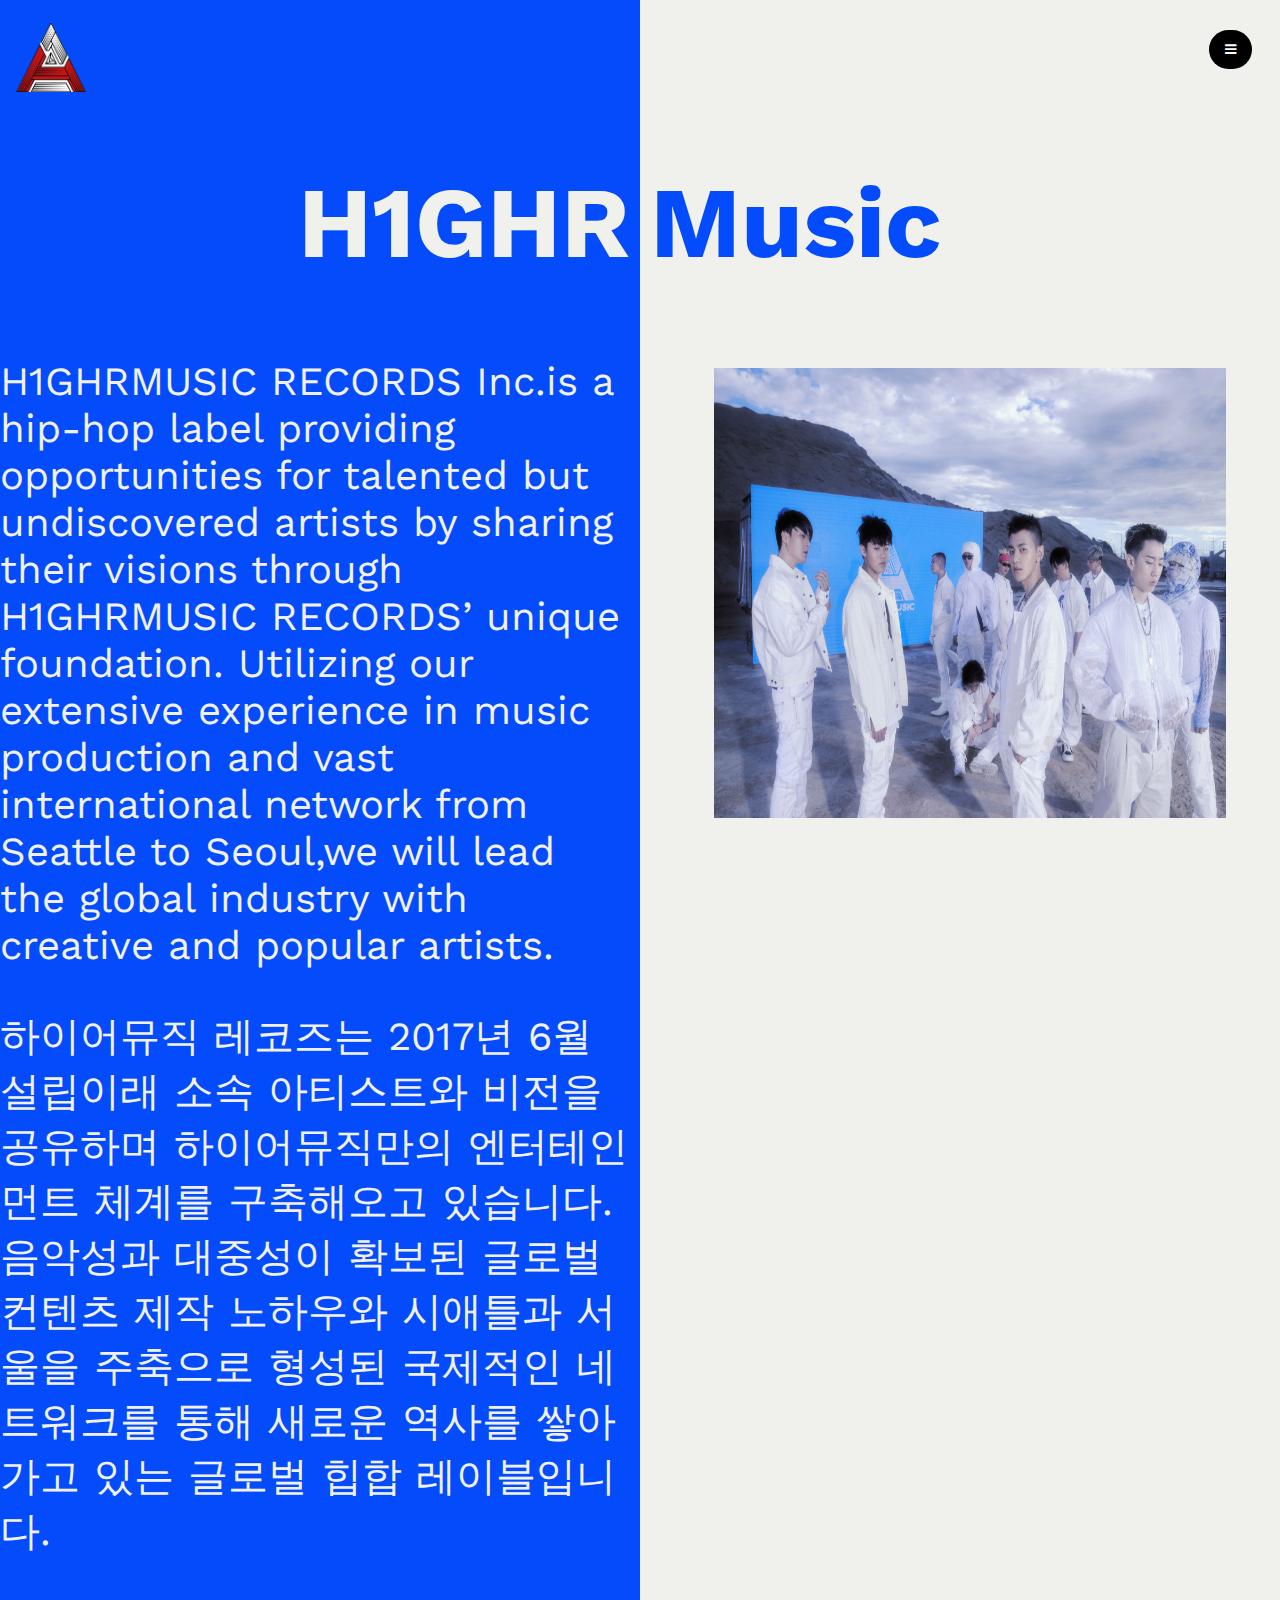
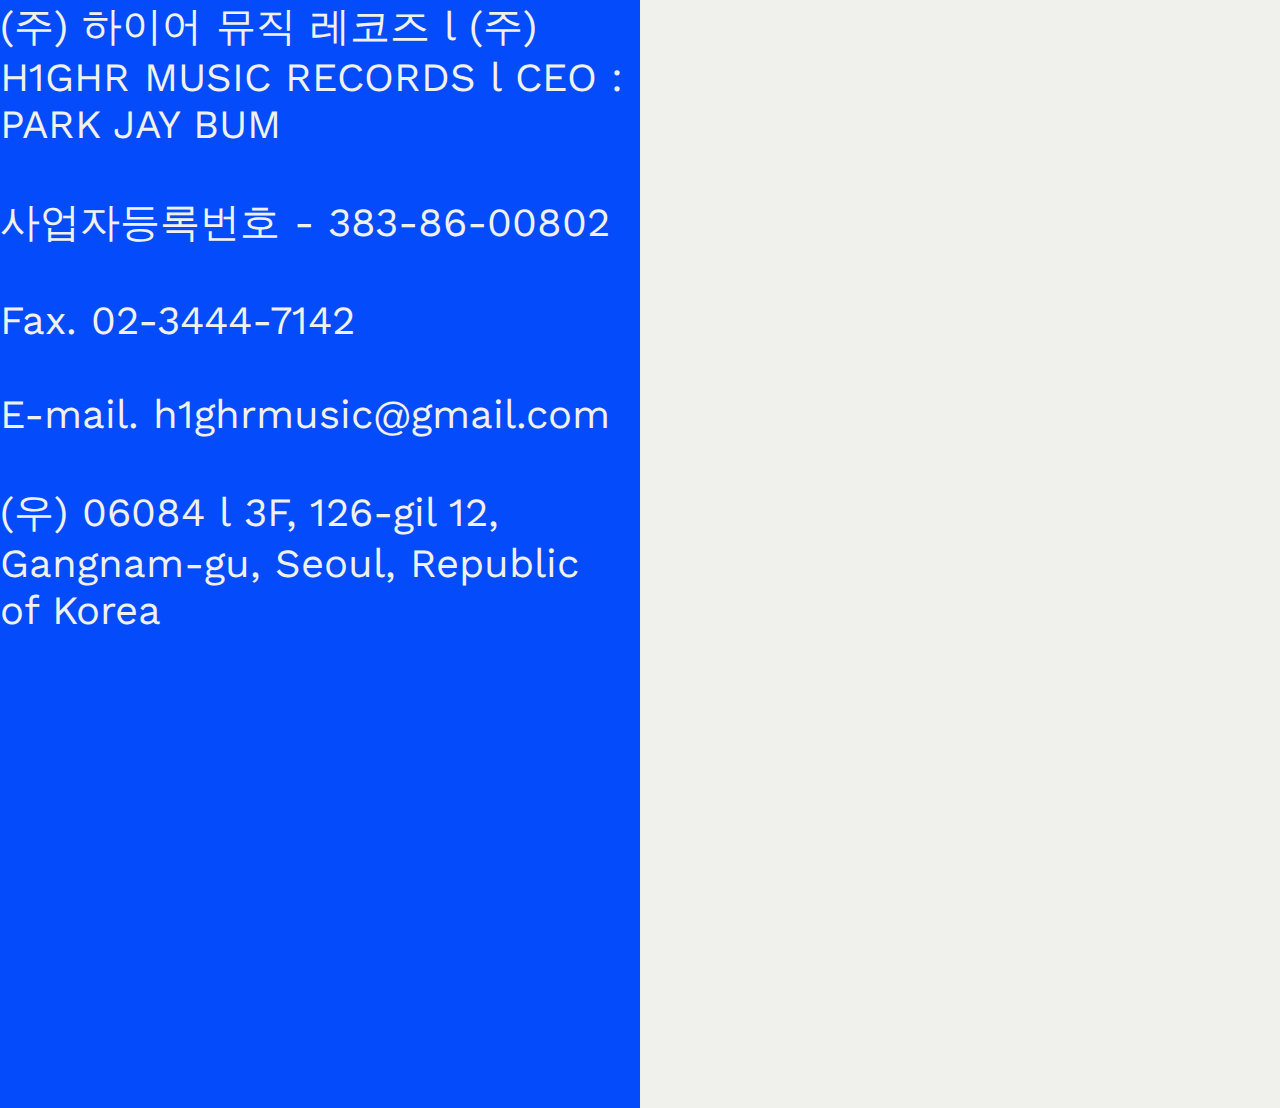
==== index.html @ 411f89d1 "home page edits" ====
<!DOCTYPE html>
<html lang="en" dir="ltr">
  <head>
    <meta charset="utf-8">
    <title></title>
    <link rel="stylesheet" href="style.css">
    <link href="https://fonts.googleapis.com/css2?family=Work+Sans:wght@200&display=swap" rel="stylesheet"> <!-- NOTE: google font used for site -->
    <link rel="stylesheet" href="https://cdnjs.cloudflare.com/ajax/libs/font-awesome/4.7.0/css/font-awesome.min.css">
  </head>
  <body>
    <div class = "mainContainer">
      <div class = "leftSection">
        <div >
          <a href = "index.html" title = "Label Home Page">
            <img class = "logo" src = "logo.png"/>
          </a>
        </div>
        <h1>H1GHR</h1>
        <p>H1GHRMUSIC RECORDS Inc.is a hip-hop label providing opportunities for talented but undiscovered artists by sharing their visions
        through H1GHRMUSIC RECORDS’ unique foundation. Utilizing our extensive experience in music production and vast international network
        from Seattle to Seoul,we will lead the global industry with creative and popular artists.</p>
        <p>하이어뮤직 레코즈는 2017년 6월 설립이래 소속 아티스트와 비전을 공유하며 하이어뮤직만의 엔터테인먼트 체계를 구축해오고 있습니다.음악성과 대중성이 확보된 글로벌 컨텐츠 제작
        노하우와 시애틀과 서울을 주축으로 형성된 국제적인 네트워크를 통해 새로운 역사를 쌓아가고 있는 글로벌 힙합 레이블입니다. </p>
        <p> (주) 하이어 뮤직 레코즈 l (주) H1GHR MUSIC RECORDS l CEO : PARK JAY BUM <br><br>
          사업자등록번호 - 383-86-00802<br><br>
          Fax. 02-3444-7142 <br><br>
          E-mail. h1ghrmusic@gmail.com<br><br>
          (우) 06084 l 3F, 126-gil 12, Gangnam-gu, Seoul, Republic of Korea<br>
        </p>
      </div>

      <div class = "rightSection">

        <div class = "navMenu">
          <button class= "dropBtn"> <i class="fa fa-bars"></i> </button>
          <div class="dropdown-content">
            <a href="blueTape.html">Blue Tape</a>
            <a href="redTape.html">Red Tape</a>
          </div>
        </div>

        <h1>Music</h1>
        <img src="teamPic.jpg"></img>
        <iframe width="560" height="315" src="https://www.youtube.com/embed/g4WzTYH1HkE" frameborder="0" allow="accelerometer; autoplay; clipboard-write; encrypted-media; gyroscope; picture-in-picture" allowfullscreen></iframe>
        <iframe width="560" height="315" src="https://www.youtube.com/embed/zsLC6TqsMA8" frameborder="0" allow="accelerometer; autoplay; clipboard-write; encrypted-media; gyroscope; picture-in-picture" allowfullscreen></iframe>
        <iframe width="560" height="315" src="https://www.youtube.com/embed/1YuBcicQjLE" frameborder="0" allow="accelerometer; autoplay; clipboard-write; encrypted-media; gyroscope; picture-in-picture" allowfullscreen></iframe>
        <iframe width="560" height="315" src="https://www.youtube.com/embed/4XI2UE-AbFI" frameborder="0" allow="accelerometer; autoplay; clipboard-write; encrypted-media; gyroscope; picture-in-picture" allowfullscreen></iframe>

      </div>



    </div>

  </body>
</html>
---- style.css ----
body, html{
  margin:0px;
  padding:0px;
  font-family: 'Work Sans', sans-serif;
}
.mainContainer{
  display:flex;
  flex-wrap: wrap;
  height:280vmin;
}
.mainContainer > div {
  flex:1;
}
.leftSection{
  background-color: #044cfb;
  color: #f0f1ec;
}
.logo{
  display:flex;
  padding: 12px 16px;
  margin-top: 10px;
  width:70px;
  height:70px;
}
.leftSection > h1{
  display:flex;
  padding:10px;
  margin-top: 50px;
  justify-content: flex-end;
  font-size: 100px;
}
p{
  display:flex;
  font-size: 40px;
  padding-right: 10px;
}
.rightSection > h1{
  display:flex;
  margin-top: 154px;
  padding:10px;
  font-size: 100px;
}
.rightSection{
  background-color: #f0f1ec;
  color:#044cfb;
}
.rightSection > img, iframe{
  display:flex;
  width:80%;
  padding:10px;
  margin-left: 10%;
  height:50vh;
  transition: transform .2s;
  justify-content: center;
  align-items: center;
}
.rightSection > img:hover {
  transform: scale(1.3);
}
.rightSection > iframe:hover {
  transform: scale(1.3);
}
.navMenu{
  position:relative;
  display: inline-block;
  margin-top: 30px;
  float:right;
  width:100px;
  text-align: center;
}
.dropBtn{
  background-color: black;
  border:none;
  border-radius: 50px;
  color: white;
  padding: 12px 16px;
  cursor: pointer;
}
.dropBtn:hover{
  background-color:gray;
}
.dropdown-content{
  display:none;
  background-color: #f1f1f1;
  box-shadow: 0px 8px 16px 0px rgba(0,0,0,0.2);
  z-index: 1;
}
.dropdown-content a{
  display: flex;
  flex-direction: column;
  color: black;
  padding: 12px 16px;
  text-decoration: none;
}
.dropdown-content > a:hover {
  background-color: #ddd;
}
.navMenu:hover > .dropdown-content {
  display: block;
}
.navMenu:hover > .dropbtn {
  background-color: #3e8e41;
}
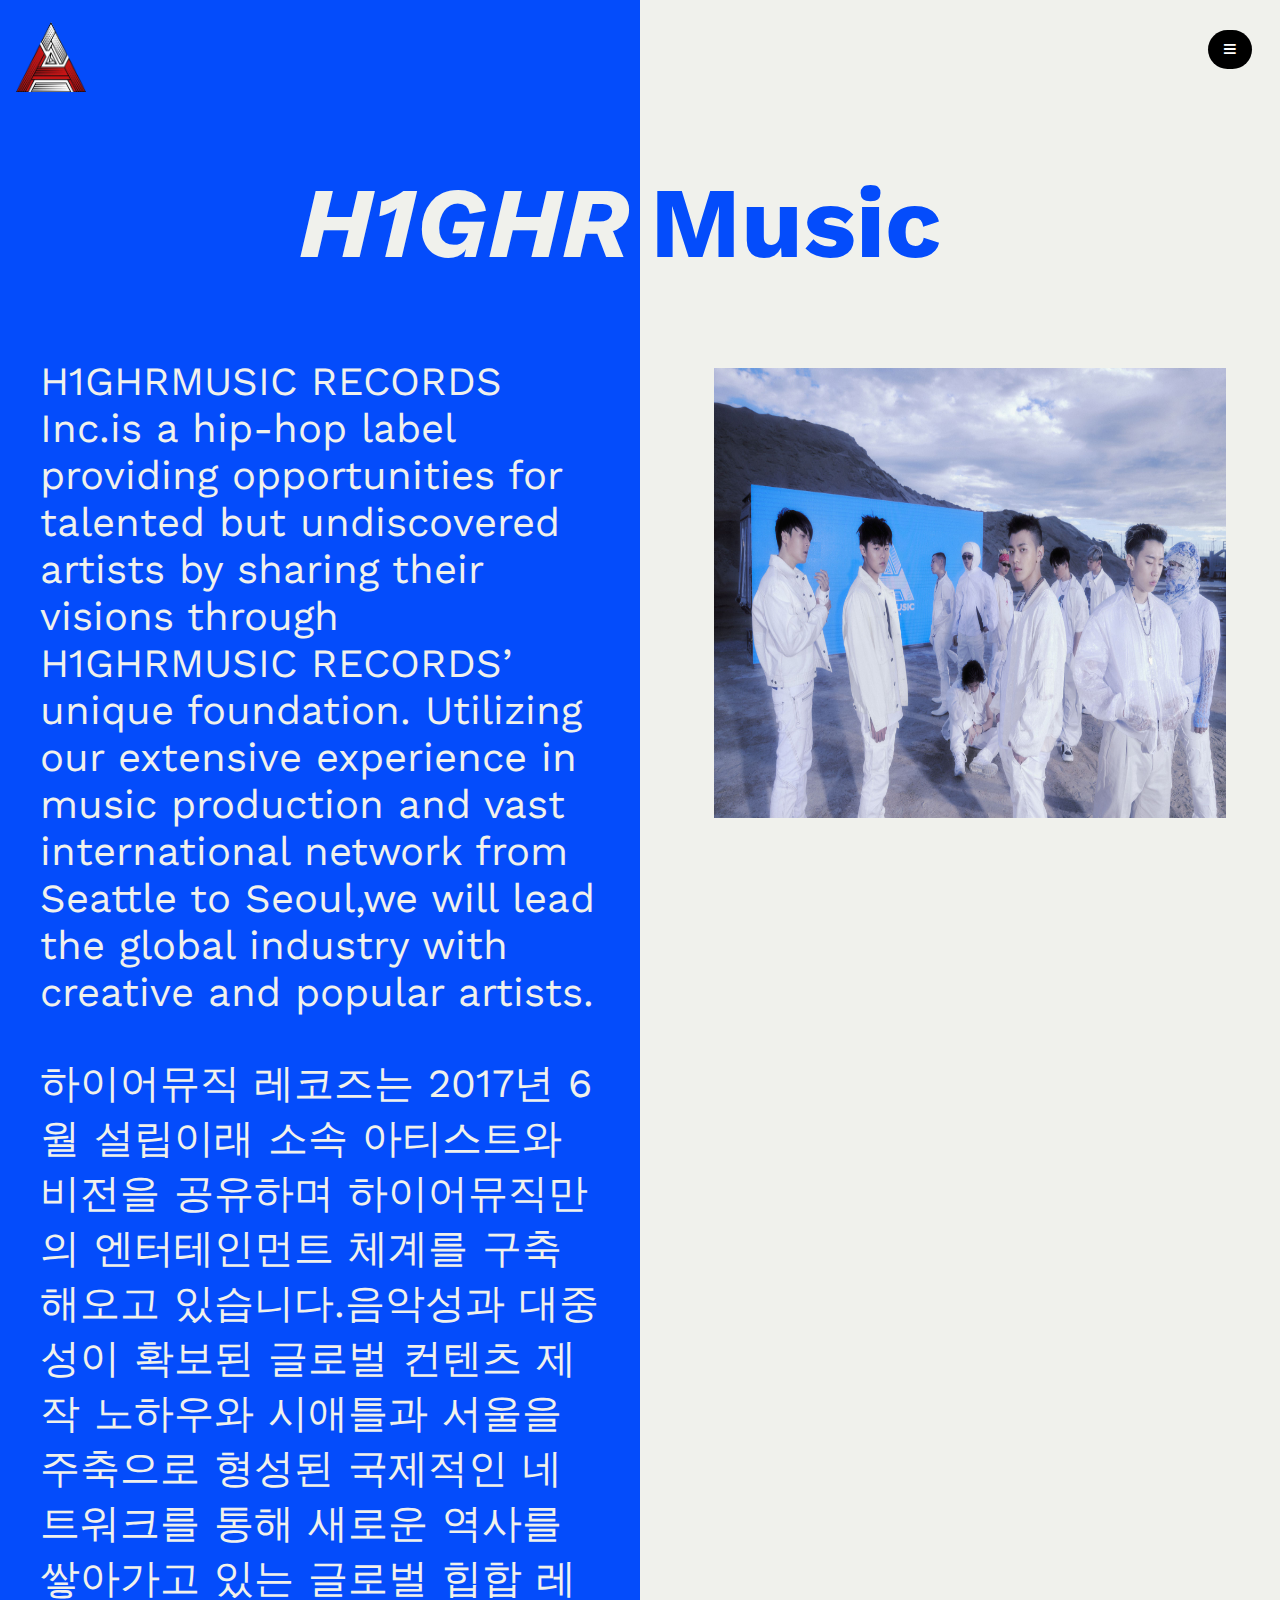
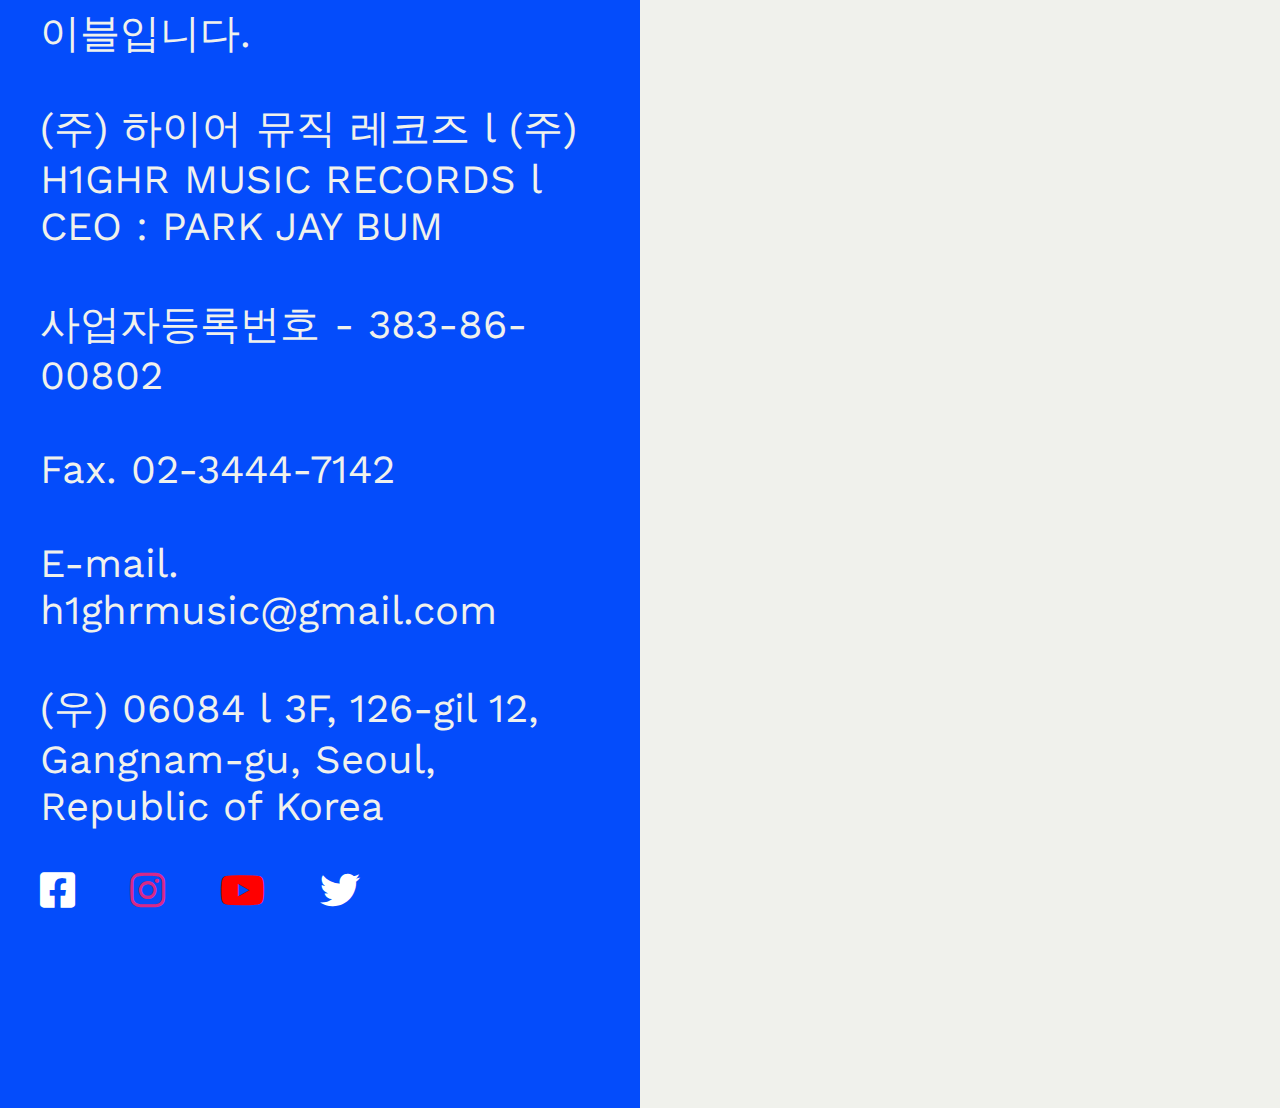
==== commit 850366b6: "added social icons" ====
--- a/index.html
+++ b/index.html
@@ -6,7 +6,8 @@
     <link rel="stylesheet" href="style.css">
     <link href="https://fonts.googleapis.com/css2?family=Work+Sans:wght@200&display=swap" rel="stylesheet"> <!-- NOTE: google font used for site -->
     <link rel="stylesheet" href="https://cdnjs.cloudflare.com/ajax/libs/font-awesome/4.7.0/css/font-awesome.min.css">
-  </head>
+    <link rel="stylesheet" href="https://use.fontawesome.com/releases/v5.6.3/css/all.css">
+</head>
   <body>
     <div class = "mainContainer">
       <div class = "leftSection">
@@ -27,7 +28,29 @@
           E-mail. h1ghrmusic@gmail.com<br><br>
           (우) 06084 l 3F, 126-gil 12, Gangnam-gu, Seoul, Republic of Korea<br>
         </p>
-      </div>
+        <div class = "socials">
+          <div class = "icons">
+                <a href="https://www.facebook.com/H1GHRMUSICOFFICIAL/">
+                  <i class = "fab fa-facebook-square"></i>
+                </a>
+          </div>
+          <div class = "icons">
+              <a href="https://www.instagram.com/h1ghrmusic/">
+              <i class = "fab fa-instagram"></i>
+            </a>
+          </div>
+          <div class = "icons">
+            <a href="https://www.youtube.com/channel/UC6TJkBRLMFJ-9c7pXehoZwg">
+            <i class = "fab fa-youtube"></i>
+            </a>
+          </div>
+          <div class = "icons">
+            <a href="https://twitter.com/H1GHRMUSIC?ref_src=twsrc%5Egoogle%7Ctwcamp%5Eserp%7Ctwgr%5Eauthor">
+            <i class = "fab fa-twitter"></i>
+            </a>
+          </div>
+        </div>
+  </div>
 
       <div class = "rightSection">
 
--- a/style.css
+++ b/style.css
@@ -28,11 +28,30 @@
   margin-top: 50px;
   justify-content: flex-end;
   font-size: 100px;
+  font-style: italic;
 }
 p{
   display:flex;
   font-size: 40px;
-  padding-right: 10px;
+  margin:40px;
+}
+.socials{
+  display: flex;
+  justify-content: space-between;
+  margin:40px;
+  width:50%;
+}
+.icons i{
+  font-size: 40px;
+}
+i.fa-facebook-square, i.fa-twitter{
+  color:white;
+}
+i.fa-instagram{
+  color:#d72888;
+}
+i.fa-youtube{
+  color:red;
 }
 .rightSection > h1{
   display:flex;
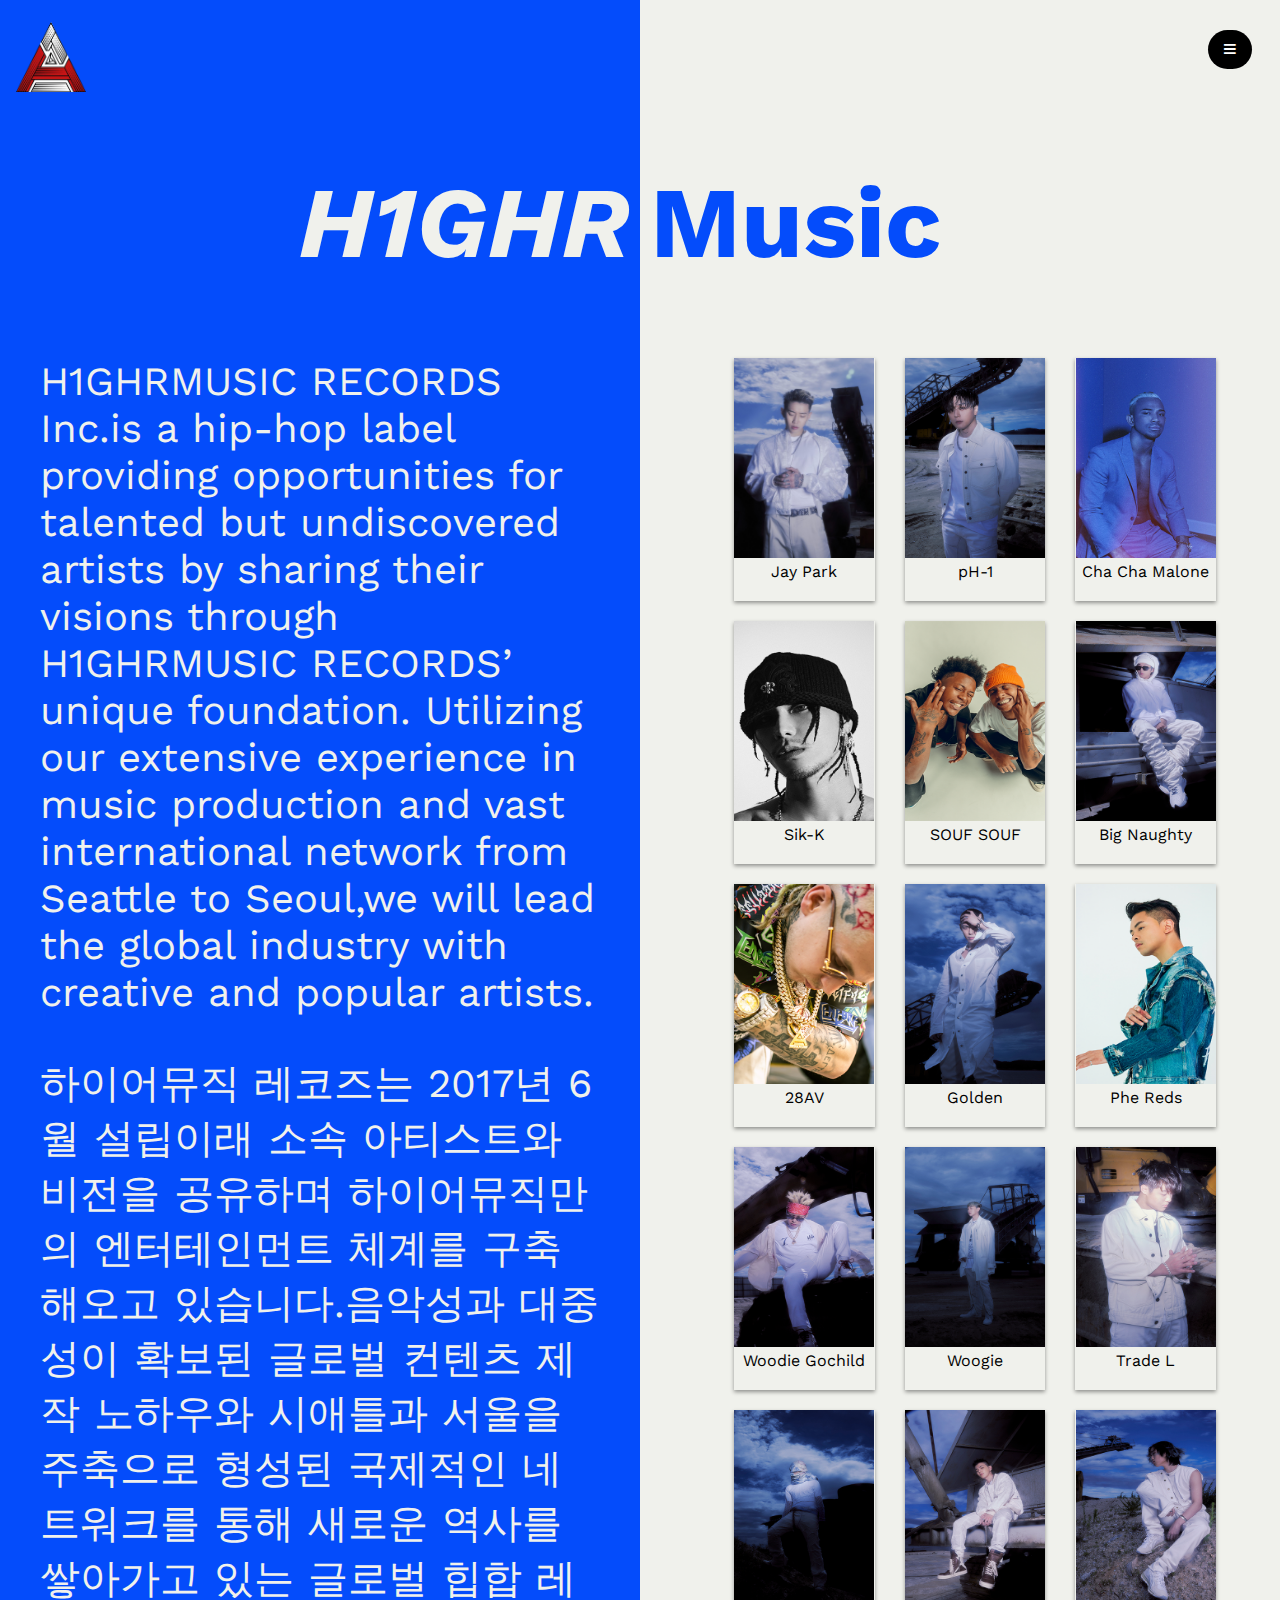
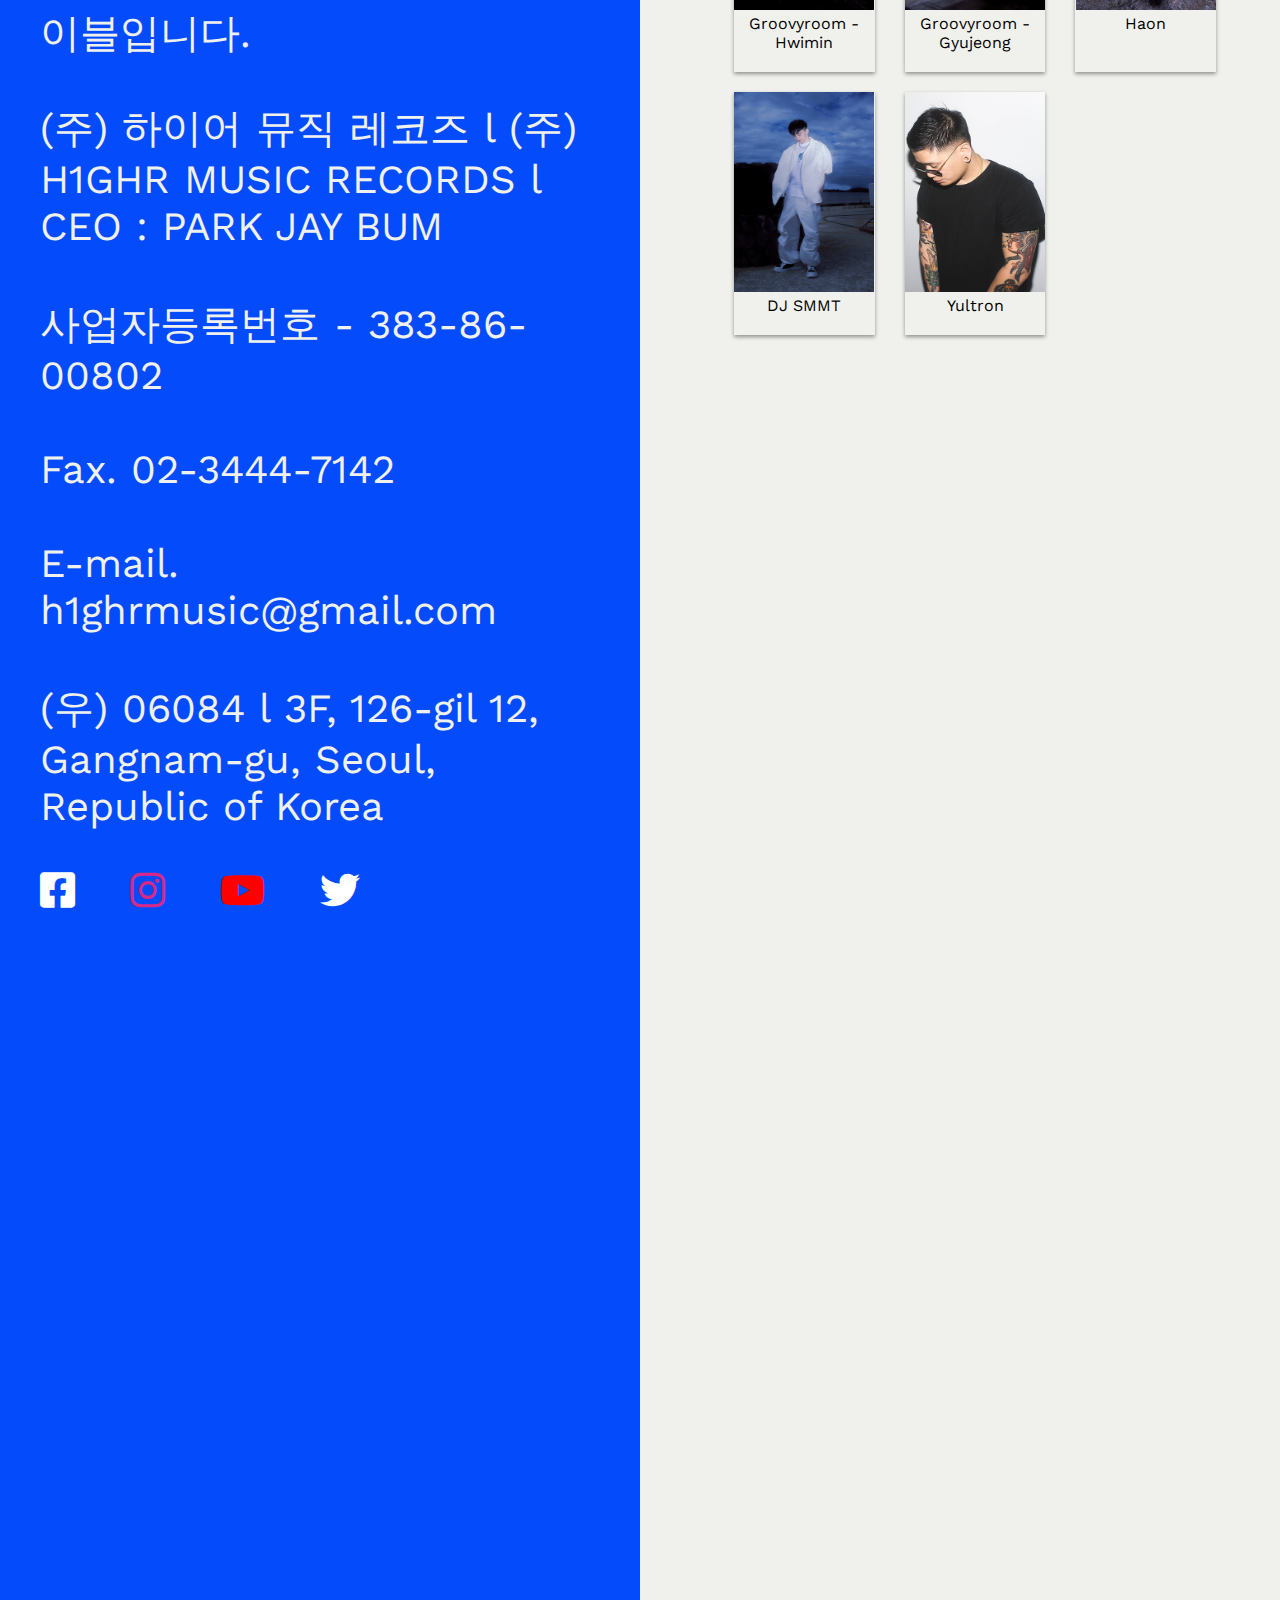
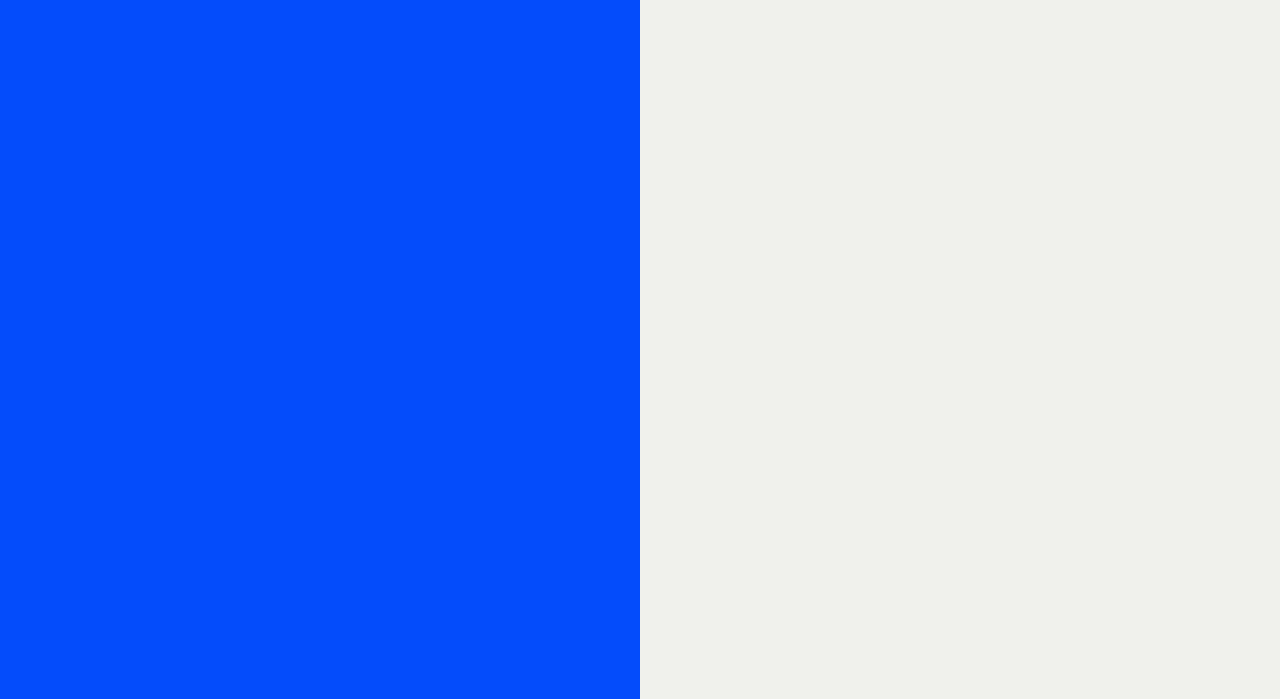
==== commit fc3ae1ae: "added artists" ====
--- a/index.html
+++ b/index.html
@@ -58,12 +58,31 @@
           <button class= "dropBtn"> <i class="fa fa-bars"></i> </button>
           <div class="dropdown-content">
             <a href="blueTape.html">Blue Tape</a>
-            <a href="redTape.html">Red Tape</a>
+            <a href="redtape.html">Red Tape</a>
           </div>
         </div>
 
         <h1>Music</h1>
-        <img src="teamPic.jpg"></img>
+        <div class = "artists">
+          <div class = "person"> <img src="jay-park.jpg" width=140px height=200px> </img> Jay Park </div>
+          <div class = "person"> <img src="ph-1.png" width=140px height=200px> </img> pH-1 </div>
+          <div class = "person"> <img src="cha cha.jpg" width=140px height=200px> </img> Cha Cha Malone </div>
+          <div class = "person"> <img src="sik-k.png" width=140px height=200px> </img> Sik-K </div>
+          <div class = "person"> <img src="SOUF SOUF.png" width=140px height=200px> </img> SOUF SOUF </div>
+          <div class = "person"> <img src="big naughty.png" width=140px height=200px> </img> Big Naughty </div>
+          <div class = "person"> <img src="28AV.png" width=140px height=200px> </img> 28AV </div>
+          <div class = "person"> <img src="golden.png" width=140px height=200px> </img> Golden </div>
+          <div class = "person"> <img src="Phe Reds.png" width=140px height=200px> </img> Phe Reds </div>
+          <div class = "person"> <img src="woodie.png" width=140px height=200px> </img> Woodie Gochild </div>
+          <div class = "person"> <img src="woogie.png" width=140px height=200px> </img> Woogie </div>
+          <div class = "person"> <img src="trade L.png" width=140px height=200px> </img> Trade L </div>
+          <div class = "person"> <img src="hwimin.png" width=140px height=200px> </img> Groovyroom - Hwimin </div>
+          <div class = "person"> <img src="gyujeong.png" width=140px height=200px> </img> Groovyroom - Gyujeong </div>
+          <div class = "person"> <img src="haon.png" width=140px height=200px> </img> Haon </div>
+          <div class = "person"> <img src="dj smmt.png" width=140px height=200px> </img> DJ SMMT </div>
+          <div class = "person"> <img src="yultron.png" width=140px height=200px> </img> Yultron </div>
+        </div>
+
         <iframe width="560" height="315" src="https://www.youtube.com/embed/g4WzTYH1HkE" frameborder="0" allow="accelerometer; autoplay; clipboard-write; encrypted-media; gyroscope; picture-in-picture" allowfullscreen></iframe>
         <iframe width="560" height="315" src="https://www.youtube.com/embed/zsLC6TqsMA8" frameborder="0" allow="accelerometer; autoplay; clipboard-write; encrypted-media; gyroscope; picture-in-picture" allowfullscreen></iframe>
         <iframe width="560" height="315" src="https://www.youtube.com/embed/1YuBcicQjLE" frameborder="0" allow="accelerometer; autoplay; clipboard-write; encrypted-media; gyroscope; picture-in-picture" allowfullscreen></iframe>
--- a/style.css
+++ b/style.css
@@ -1,11 +1,12 @@
 body, html{
   margin:0px;
   padding:0px;
-  font-family: 'Work Sans', sans-serif;
+  font-family: 'Work Sans', serif;
 }
 .mainContainer{
   display:flex;
   flex-wrap: wrap;
+  width:100%;
   height:280vmin;
 }
 .mainContainer > div {
@@ -15,6 +16,12 @@
   background-color: #044cfb;
   color: #f0f1ec;
 }
+.rightSection{
+  background-color: #f0f1ec;
+  color:#044cfb;
+  width:50%;
+}
+
 .logo{
   display:flex;
   padding: 12px 16px;
@@ -53,17 +60,29 @@
 i.fa-youtube{
   color:red;
 }
+
 .rightSection > h1{
   display:flex;
   margin-top: 154px;
   padding:10px;
   font-size: 100px;
 }
-.rightSection{
-  background-color: #f0f1ec;
-  color:#044cfb;
+.artists{
+  display:grid;
+  grid-template-columns: auto auto auto ;
+  margin: 10%;
+  color:black;
+  width:80%;
 }
-.rightSection > img, iframe{
+.person{
+  margin-left: 30px;
+  margin-bottom: 20px;
+  padding-bottom:20px;
+  text-align: center;
+  transition: transform .1s;
+  box-shadow: 0 2px 4px 0 rgba(0, 0, 0, 0.4);
+}
+.rightSection > iframe{
   display:flex;
   width:80%;
   padding:10px;
@@ -73,8 +92,8 @@
   justify-content: center;
   align-items: center;
 }
-.rightSection > img:hover {
-  transform: scale(1.3);
+.person > img:hover {
+  transform: scale(1.5);
 }
 .rightSection > iframe:hover {
   transform: scale(1.3);
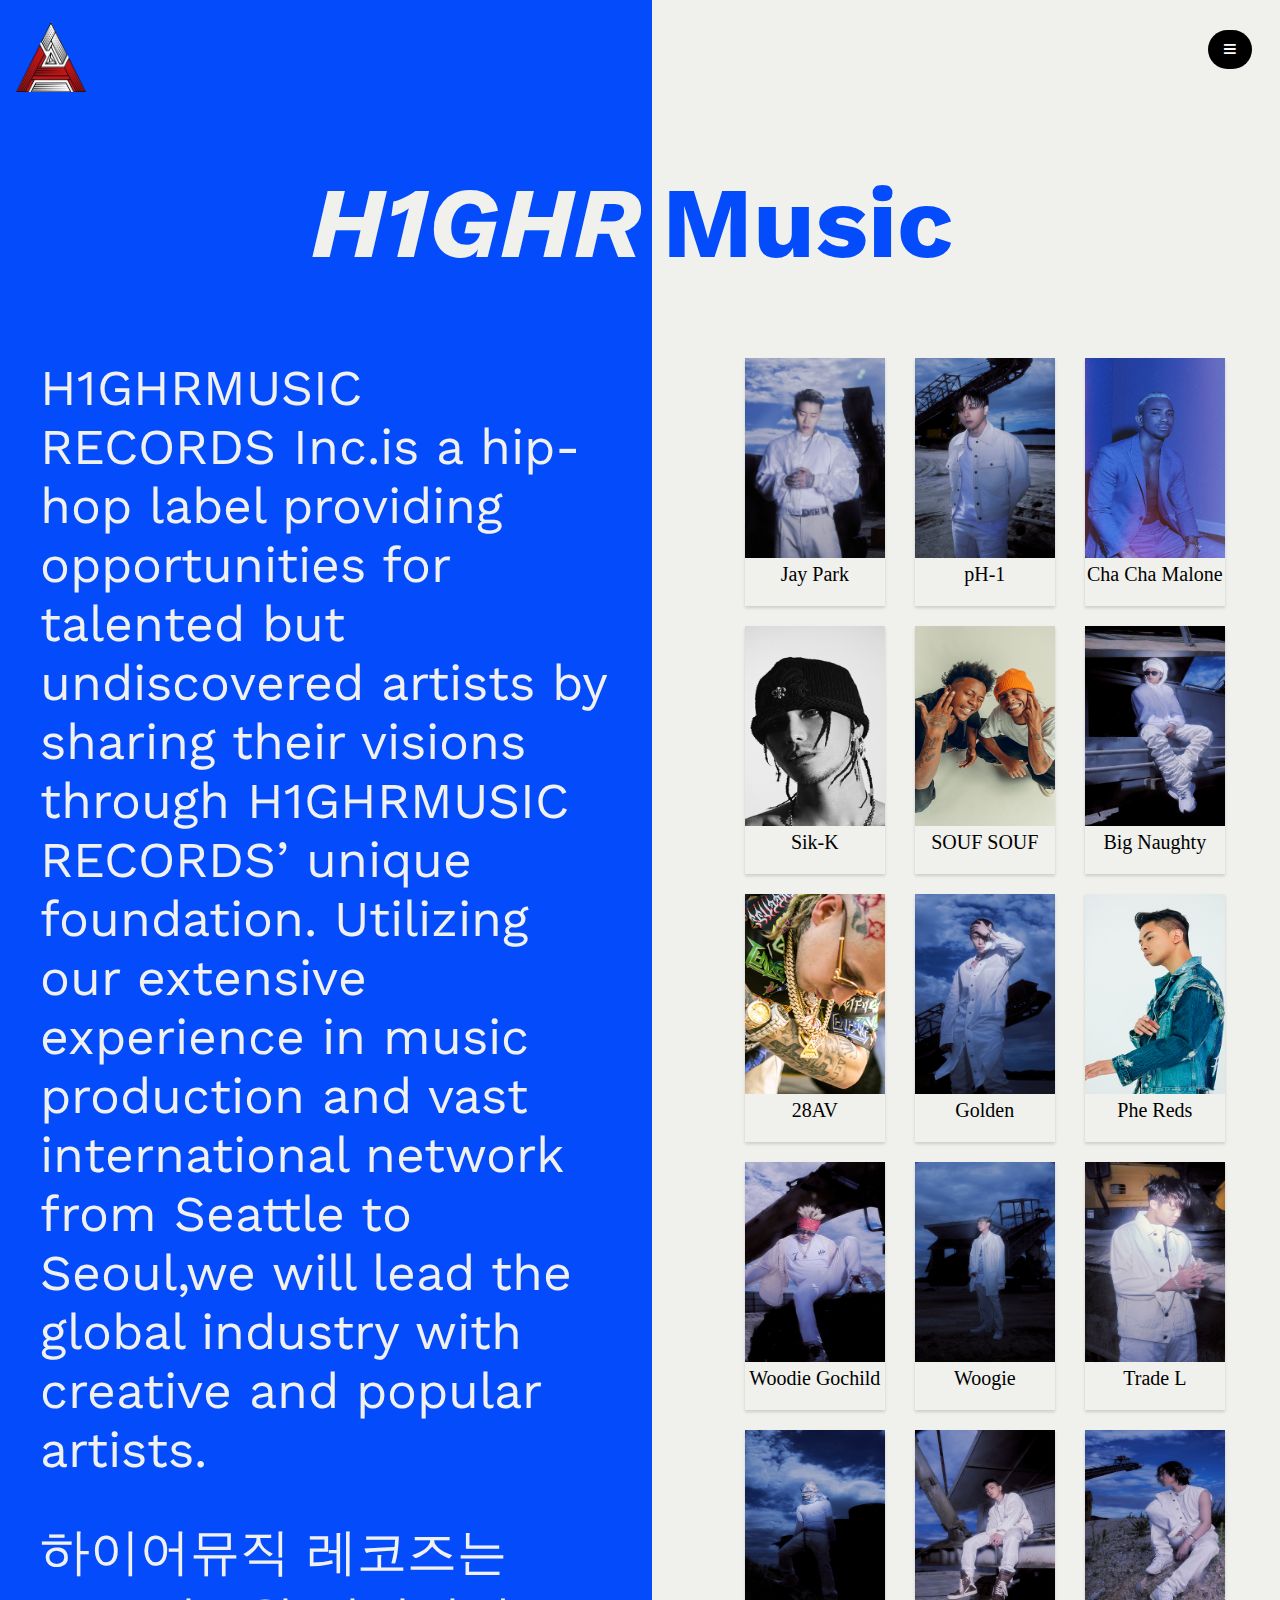
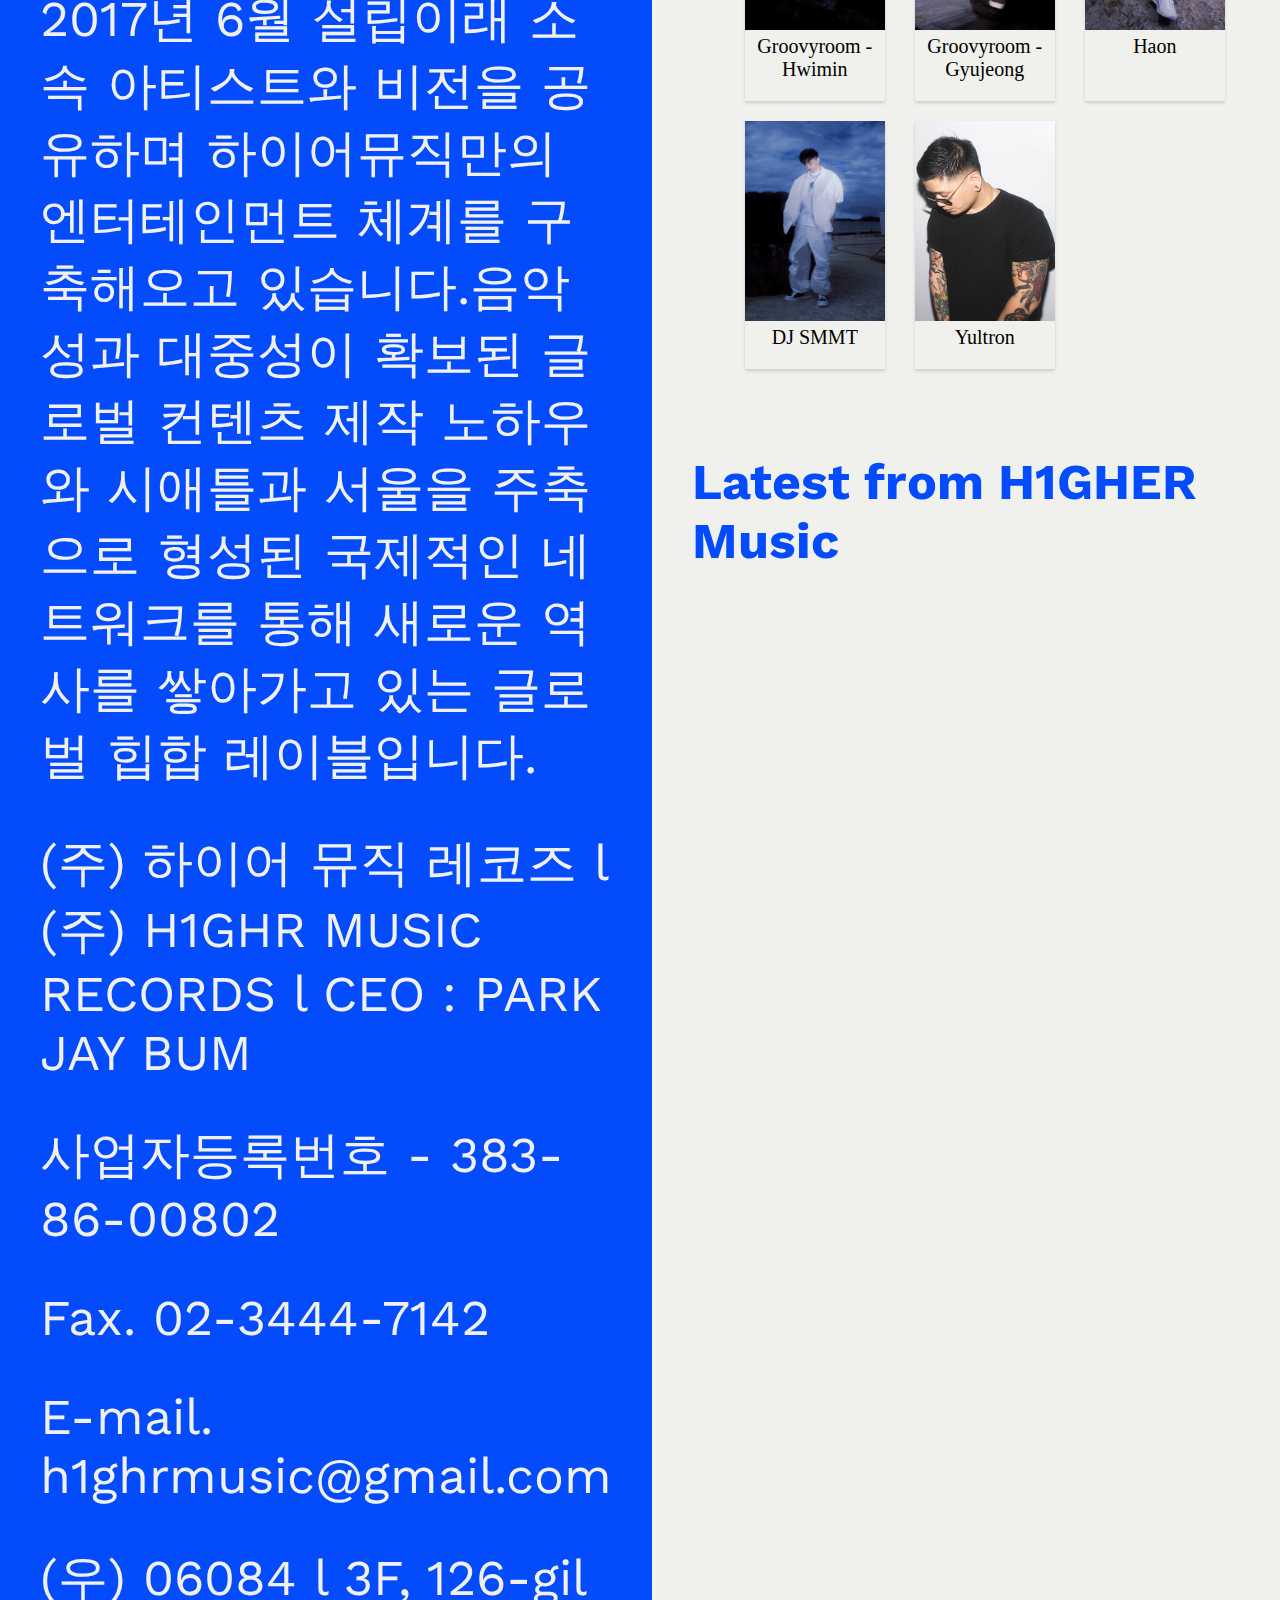
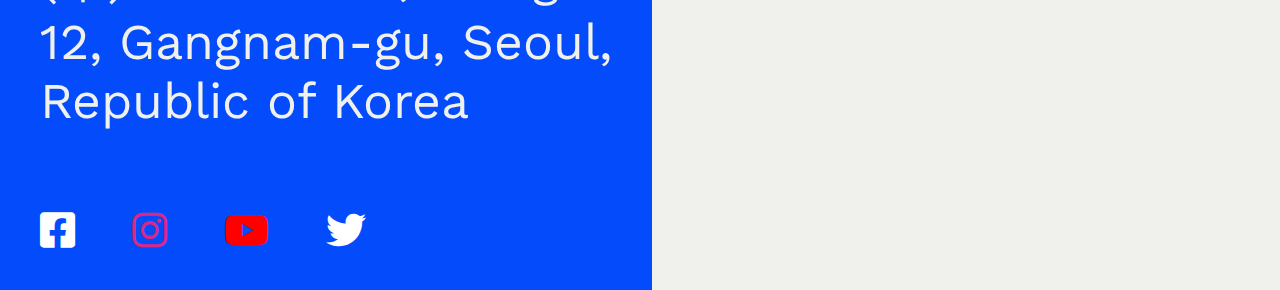
==== commit 719e55f8: "home page finalized" ====
--- a/index.html
+++ b/index.html
@@ -22,11 +22,11 @@
         from Seattle to Seoul,we will lead the global industry with creative and popular artists.</p>
         <p>하이어뮤직 레코즈는 2017년 6월 설립이래 소속 아티스트와 비전을 공유하며 하이어뮤직만의 엔터테인먼트 체계를 구축해오고 있습니다.음악성과 대중성이 확보된 글로벌 컨텐츠 제작
         노하우와 시애틀과 서울을 주축으로 형성된 국제적인 네트워크를 통해 새로운 역사를 쌓아가고 있는 글로벌 힙합 레이블입니다. </p>
-        <p> (주) 하이어 뮤직 레코즈 l (주) H1GHR MUSIC RECORDS l CEO : PARK JAY BUM <br><br>
-          사업자등록번호 - 383-86-00802<br><br>
-          Fax. 02-3444-7142 <br><br>
-          E-mail. h1ghrmusic@gmail.com<br><br>
-          (우) 06084 l 3F, 126-gil 12, Gangnam-gu, Seoul, Republic of Korea<br>
+        <p> (주) 하이어 뮤직 레코즈 l (주) H1GHR MUSIC RECORDS l CEO : PARK JAY BUM </p>
+          <p>사업자등록번호 - 383-86-00802</p>
+          <p>Fax. 02-3444-7142 </p>
+        <p>  E-mail. h1ghrmusic@gmail.com</p>
+          <p>(우) 06084 l 3F, 126-gil 12, Gangnam-gu, Seoul, Republic of Korea</p>
         </p>
         <div class = "socials">
           <div class = "icons">
@@ -82,10 +82,8 @@
           <div class = "person"> <img src="dj smmt.png" width=140px height=200px> </img> DJ SMMT </div>
           <div class = "person"> <img src="yultron.png" width=140px height=200px> </img> Yultron </div>
         </div>
-
+        <p class = "newsHeader"> Latest from H1GHER Music</p>
         <iframe width="560" height="315" src="https://www.youtube.com/embed/g4WzTYH1HkE" frameborder="0" allow="accelerometer; autoplay; clipboard-write; encrypted-media; gyroscope; picture-in-picture" allowfullscreen></iframe>
-        <iframe width="560" height="315" src="https://www.youtube.com/embed/zsLC6TqsMA8" frameborder="0" allow="accelerometer; autoplay; clipboard-write; encrypted-media; gyroscope; picture-in-picture" allowfullscreen></iframe>
-        <iframe width="560" height="315" src="https://www.youtube.com/embed/1YuBcicQjLE" frameborder="0" allow="accelerometer; autoplay; clipboard-write; encrypted-media; gyroscope; picture-in-picture" allowfullscreen></iframe>
         <iframe width="560" height="315" src="https://www.youtube.com/embed/4XI2UE-AbFI" frameborder="0" allow="accelerometer; autoplay; clipboard-write; encrypted-media; gyroscope; picture-in-picture" allowfullscreen></iframe>
 
       </div>
--- a/style.css
+++ b/style.css
@@ -39,7 +39,7 @@
 }
 p{
   display:flex;
-  font-size: 40px;
+  font-size: 50px;
   margin:40px;
 }
 .socials{
@@ -73,6 +73,8 @@
   margin: 10%;
   color:black;
   width:80%;
+  font-family: "Palatino Linotype", "Book Antiqua", Palatino, serif;
+  font-size: 20px;
 }
 .person{
   margin-left: 30px;
@@ -80,7 +82,10 @@
   padding-bottom:20px;
   text-align: center;
   transition: transform .1s;
-  box-shadow: 0 2px 4px 0 rgba(0, 0, 0, 0.4);
+  box-shadow: 0 2px 3px 0 rgba(0, 0, 0, 0.15);
+}
+.newsHeader{
+  font-weight: bold;
 }
 .rightSection > iframe{
   display:flex;
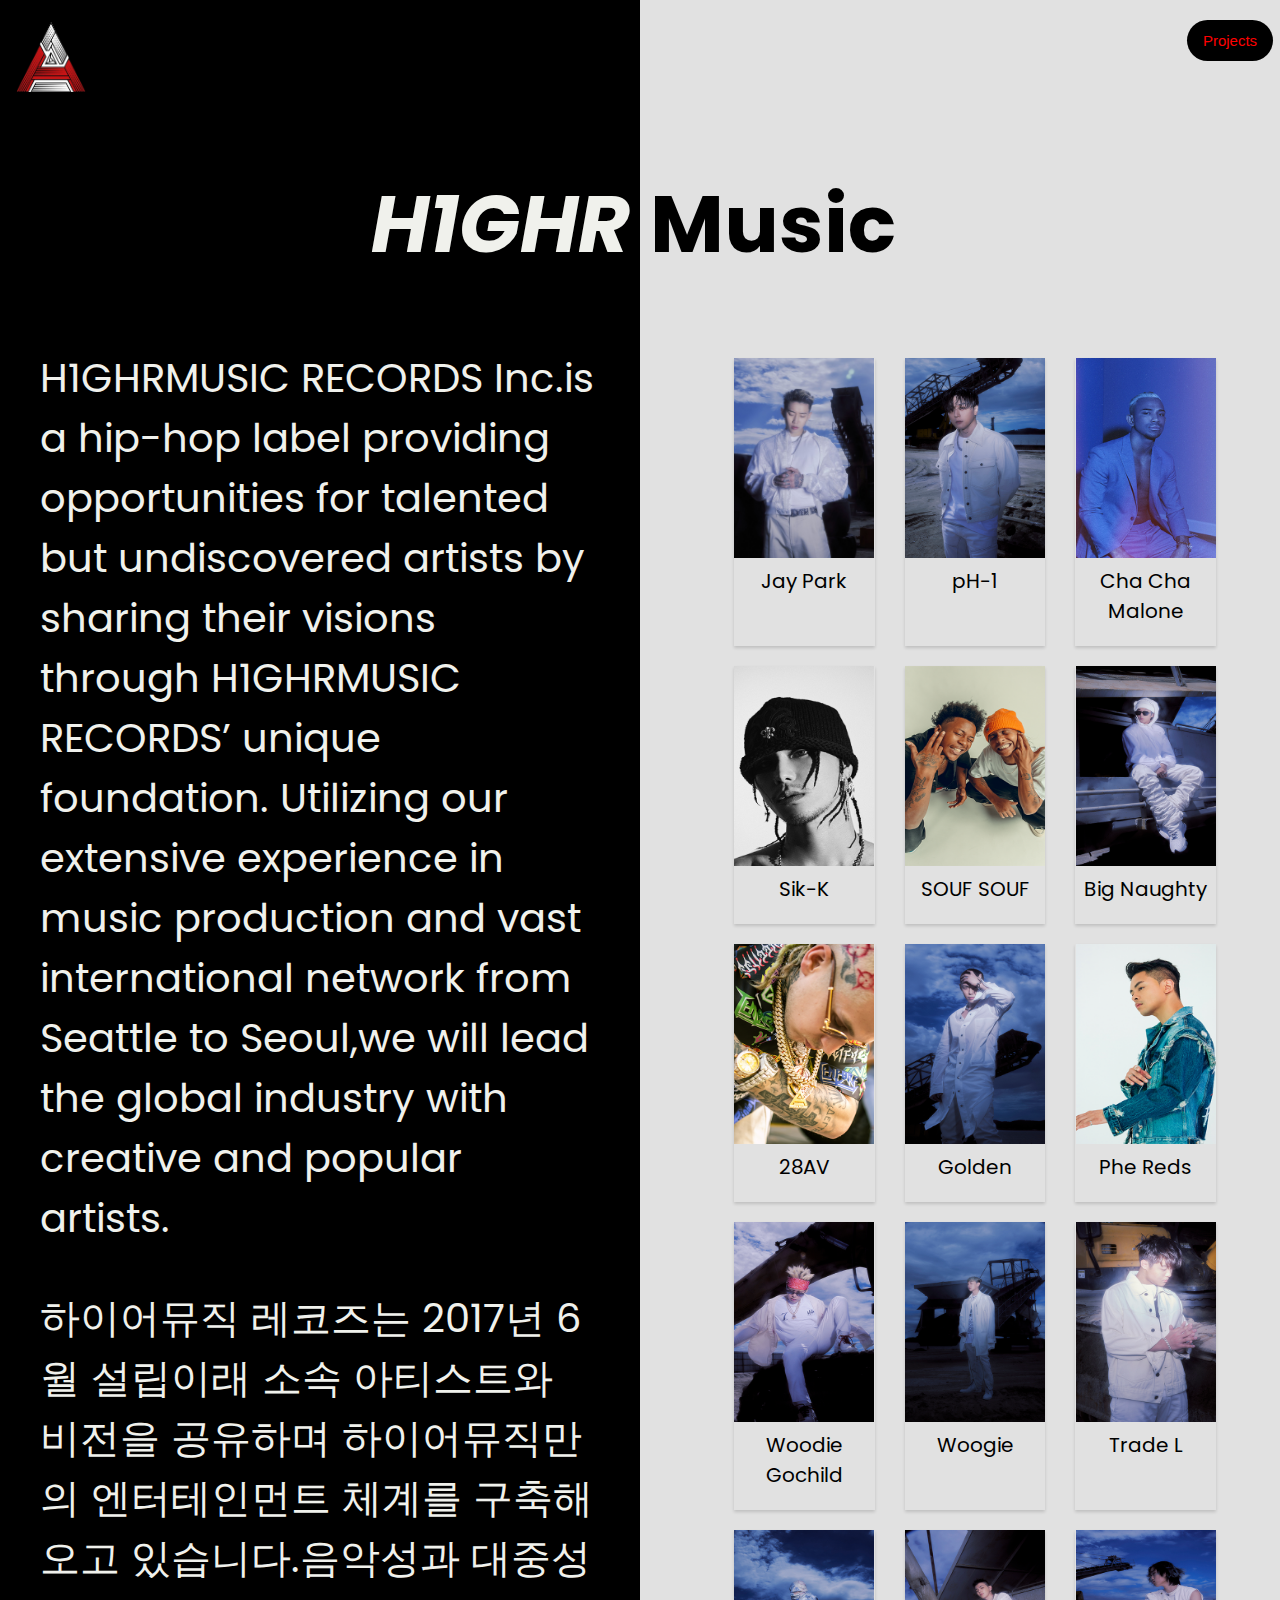
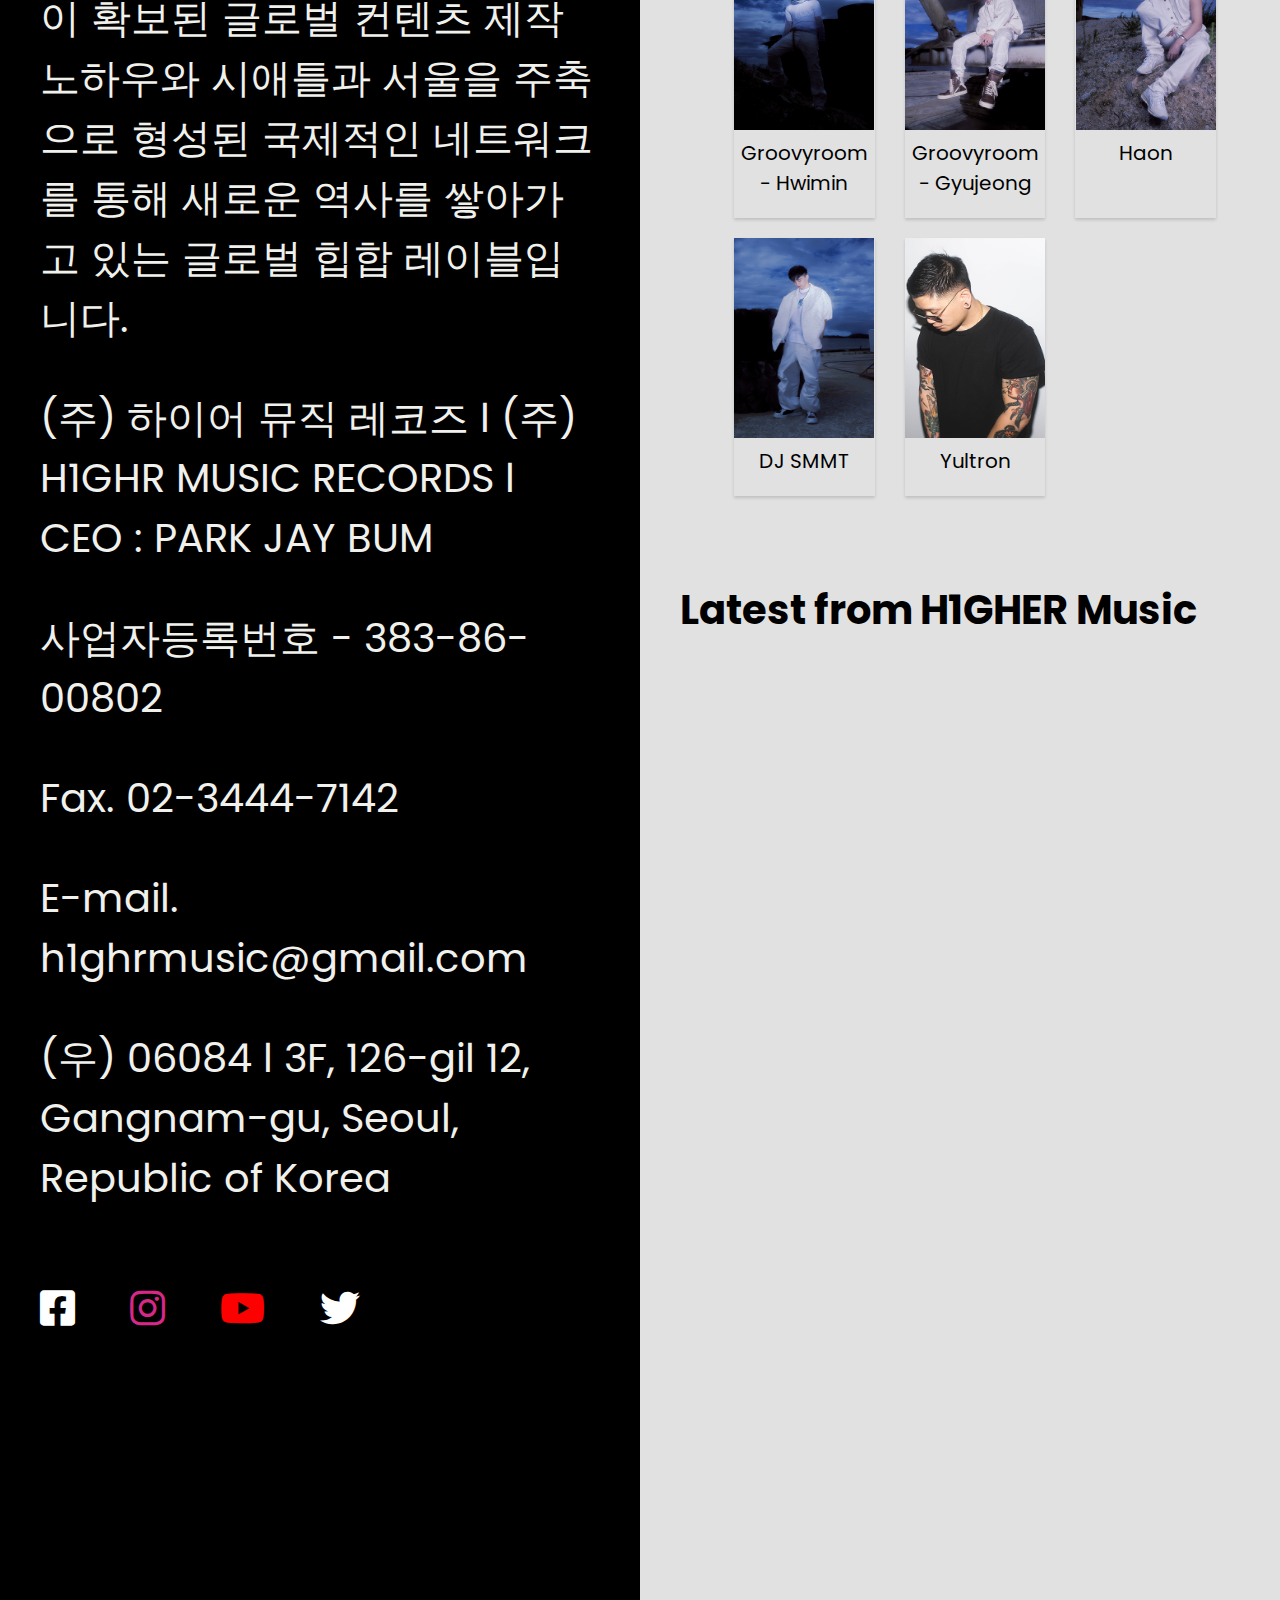
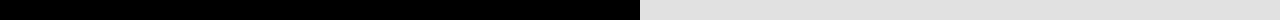
==== commit 15e1818b: "subpages" ====
--- a/index.html
+++ b/index.html
@@ -4,7 +4,7 @@
     <meta charset="utf-8">
     <title></title>
     <link rel="stylesheet" href="style.css">
-    <link href="https://fonts.googleapis.com/css2?family=Work+Sans:wght@200&display=swap" rel="stylesheet"> <!-- NOTE: google font used for site -->
+    <link href="https://fonts.googleapis.com/css2?family=Poppins:wght@100&display=swap" rel="stylesheet"> <!-- NOTE: google font used for site -->
     <link rel="stylesheet" href="https://cdnjs.cloudflare.com/ajax/libs/font-awesome/4.7.0/css/font-awesome.min.css">
     <link rel="stylesheet" href="https://use.fontawesome.com/releases/v5.6.3/css/all.css">
 </head>
@@ -55,32 +55,32 @@
       <div class = "rightSection">
 
         <div class = "navMenu">
-          <button class= "dropBtn"> <i class="fa fa-bars"></i> </button>
+          <button class= "dropBtn"> Projects</button>
           <div class="dropdown-content">
+            <a href="redTape.html">Red Tape</a>
             <a href="blueTape.html">Blue Tape</a>
-            <a href="redtape.html">Red Tape</a>
           </div>
         </div>
 
         <h1>Music</h1>
         <div class = "artists">
-          <div class = "person"> <img src="jay-park.jpg" width=140px height=200px> </img> Jay Park </div>
-          <div class = "person"> <img src="ph-1.png" width=140px height=200px> </img> pH-1 </div>
-          <div class = "person"> <img src="cha cha.jpg" width=140px height=200px> </img> Cha Cha Malone </div>
-          <div class = "person"> <img src="sik-k.png" width=140px height=200px> </img> Sik-K </div>
-          <div class = "person"> <img src="SOUF SOUF.png" width=140px height=200px> </img> SOUF SOUF </div>
-          <div class = "person"> <img src="big naughty.png" width=140px height=200px> </img> Big Naughty </div>
-          <div class = "person"> <img src="28AV.png" width=140px height=200px> </img> 28AV </div>
-          <div class = "person"> <img src="golden.png" width=140px height=200px> </img> Golden </div>
-          <div class = "person"> <img src="Phe Reds.png" width=140px height=200px> </img> Phe Reds </div>
-          <div class = "person"> <img src="woodie.png" width=140px height=200px> </img> Woodie Gochild </div>
-          <div class = "person"> <img src="woogie.png" width=140px height=200px> </img> Woogie </div>
-          <div class = "person"> <img src="trade L.png" width=140px height=200px> </img> Trade L </div>
-          <div class = "person"> <img src="hwimin.png" width=140px height=200px> </img> Groovyroom - Hwimin </div>
-          <div class = "person"> <img src="gyujeong.png" width=140px height=200px> </img> Groovyroom - Gyujeong </div>
-          <div class = "person"> <img src="haon.png" width=140px height=200px> </img> Haon </div>
-          <div class = "person"> <img src="dj smmt.png" width=140px height=200px> </img> DJ SMMT </div>
-          <div class = "person"> <img src="yultron.png" width=140px height=200px> </img> Yultron </div>
+          <div class = "person"> <img src="jay-park.jpg" width=140px height=200px> </img> <br>Jay Park </div>
+          <div class = "person"> <img src="ph-1.png" width=140px height=200px> </img> <br>pH-1 </div>
+          <div class = "person"> <img src="cha cha.jpg" width=140px height=200px> </img> <br>Cha Cha Malone </div>
+          <div class = "person"> <img src="sik-k.png" width=140px height=200px> </img> <br>Sik-K </div>
+          <div class = "person"> <img src="SOUF SOUF.png" width=140px height=200px> </img> <br>SOUF SOUF </div>
+          <div class = "person"> <img src="big naughty.png" width=140px height=200px> </img> <br>Big Naughty </div>
+          <div class = "person"> <img src="28AV.png" width=140px height=200px> </img> <br>28AV </div>
+          <div class = "person"> <img src="golden.png" width=140px height=200px> </img> <br>Golden </div>
+          <div class = "person"> <img src="Phe Reds.png" width=140px height=200px> </img> <br>Phe Reds </div>
+          <div class = "person"> <img src="woodie.png" width=140px height=200px> </img> <br>Woodie Gochild </div>
+          <div class = "person"> <img src="woogie.png" width=140px height=200px> </img> <br>Woogie </div>
+          <div class = "person"> <img src="trade L.png" width=140px height=200px> </img> <br>Trade L </div>
+          <div class = "person"> <img src="hwimin.png" width=140px height=200px> </img> <br>Groovyroom - Hwimin </div>
+          <div class = "person"> <img src="gyujeong.png" width=140px height=200px> </img> <br>Groovyroom - Gyujeong </div>
+          <div class = "person"> <img src="haon.png" width=140px height=200px> </img> <br>Haon </div>
+          <div class = "person"> <img src="dj smmt.png" width=140px height=200px> </img> <br>DJ SMMT </div>
+          <div class = "person"> <img src="yultron.png" width=140px height=200px> </img> <br>Yultron </div>
         </div>
         <p class = "newsHeader"> Latest from H1GHER Music</p>
         <iframe width="560" height="315" src="https://www.youtube.com/embed/g4WzTYH1HkE" frameborder="0" allow="accelerometer; autoplay; clipboard-write; encrypted-media; gyroscope; picture-in-picture" allowfullscreen></iframe>
--- a/style.css
+++ b/style.css
@@ -1,7 +1,7 @@
 body, html{
   margin:0px;
   padding:0px;
-  font-family: 'Work Sans', serif;
+  font-family: 'Poppins', sans-serif;
 }
 .mainContainer{
   display:flex;
@@ -13,12 +13,13 @@
   flex:1;
 }
 .leftSection{
-  background-color: #044cfb;
+  background-color: black ;
   color: #f0f1ec;
 }
+
 .rightSection{
-  background-color: #f0f1ec;
-  color:#044cfb;
+  background-color: #e1e1e1;
+  color:black;
   width:50%;
 }
 
@@ -34,12 +35,15 @@
   padding:10px;
   margin-top: 50px;
   justify-content: flex-end;
-  font-size: 100px;
+  font-size: 80px;
   font-style: italic;
+  animation-name: example1;
+  animation-duration: 6s;
+  animation-iteration-count: infinite;
 }
 p{
   display:flex;
-  font-size: 50px;
+  font-size: 40px;
   margin:40px;
 }
 .socials{
@@ -60,12 +64,11 @@
 i.fa-youtube{
   color:red;
 }
-
 .rightSection > h1{
   display:flex;
   margin-top: 154px;
   padding:10px;
-  font-size: 100px;
+  font-size: 80px;
 }
 .artists{
   display:grid;
@@ -73,7 +76,6 @@
   margin: 10%;
   color:black;
   width:80%;
-  font-family: "Palatino Linotype", "Book Antiqua", Palatino, serif;
   font-size: 20px;
 }
 .person{
@@ -106,24 +108,27 @@
 .navMenu{
   position:relative;
   display: inline-block;
-  margin-top: 30px;
+  margin-top: 20px;
   float:right;
   width:100px;
   text-align: center;
 }
 .dropBtn{
-  background-color: black;
+  cursor: pointer;
+  font-size: 15px;
+  background-color:black;
+  color:red;
   border:none;
   border-radius: 50px;
-  color: white;
   padding: 12px 16px;
-  cursor: pointer;
 }
 .dropBtn:hover{
-  background-color:gray;
+  background-color: #363636 ;
+  color: #f0f1ec;
 }
 .dropdown-content{
   display:none;
+  font-size: 15px;
   background-color: #f1f1f1;
   box-shadow: 0px 8px 16px 0px rgba(0,0,0,0.2);
   z-index: 1;
@@ -144,3 +149,16 @@
 .navMenu:hover > .dropbtn {
   background-color: #3e8e41;
 }
+.red{
+  background-color: black;
+}
+.landingCover{
+  display:flex;
+  justify-content: center;
+  align-items: center;
+
+}
+.landingCover img{
+  width:80vw;
+  height:70vh;
+}
